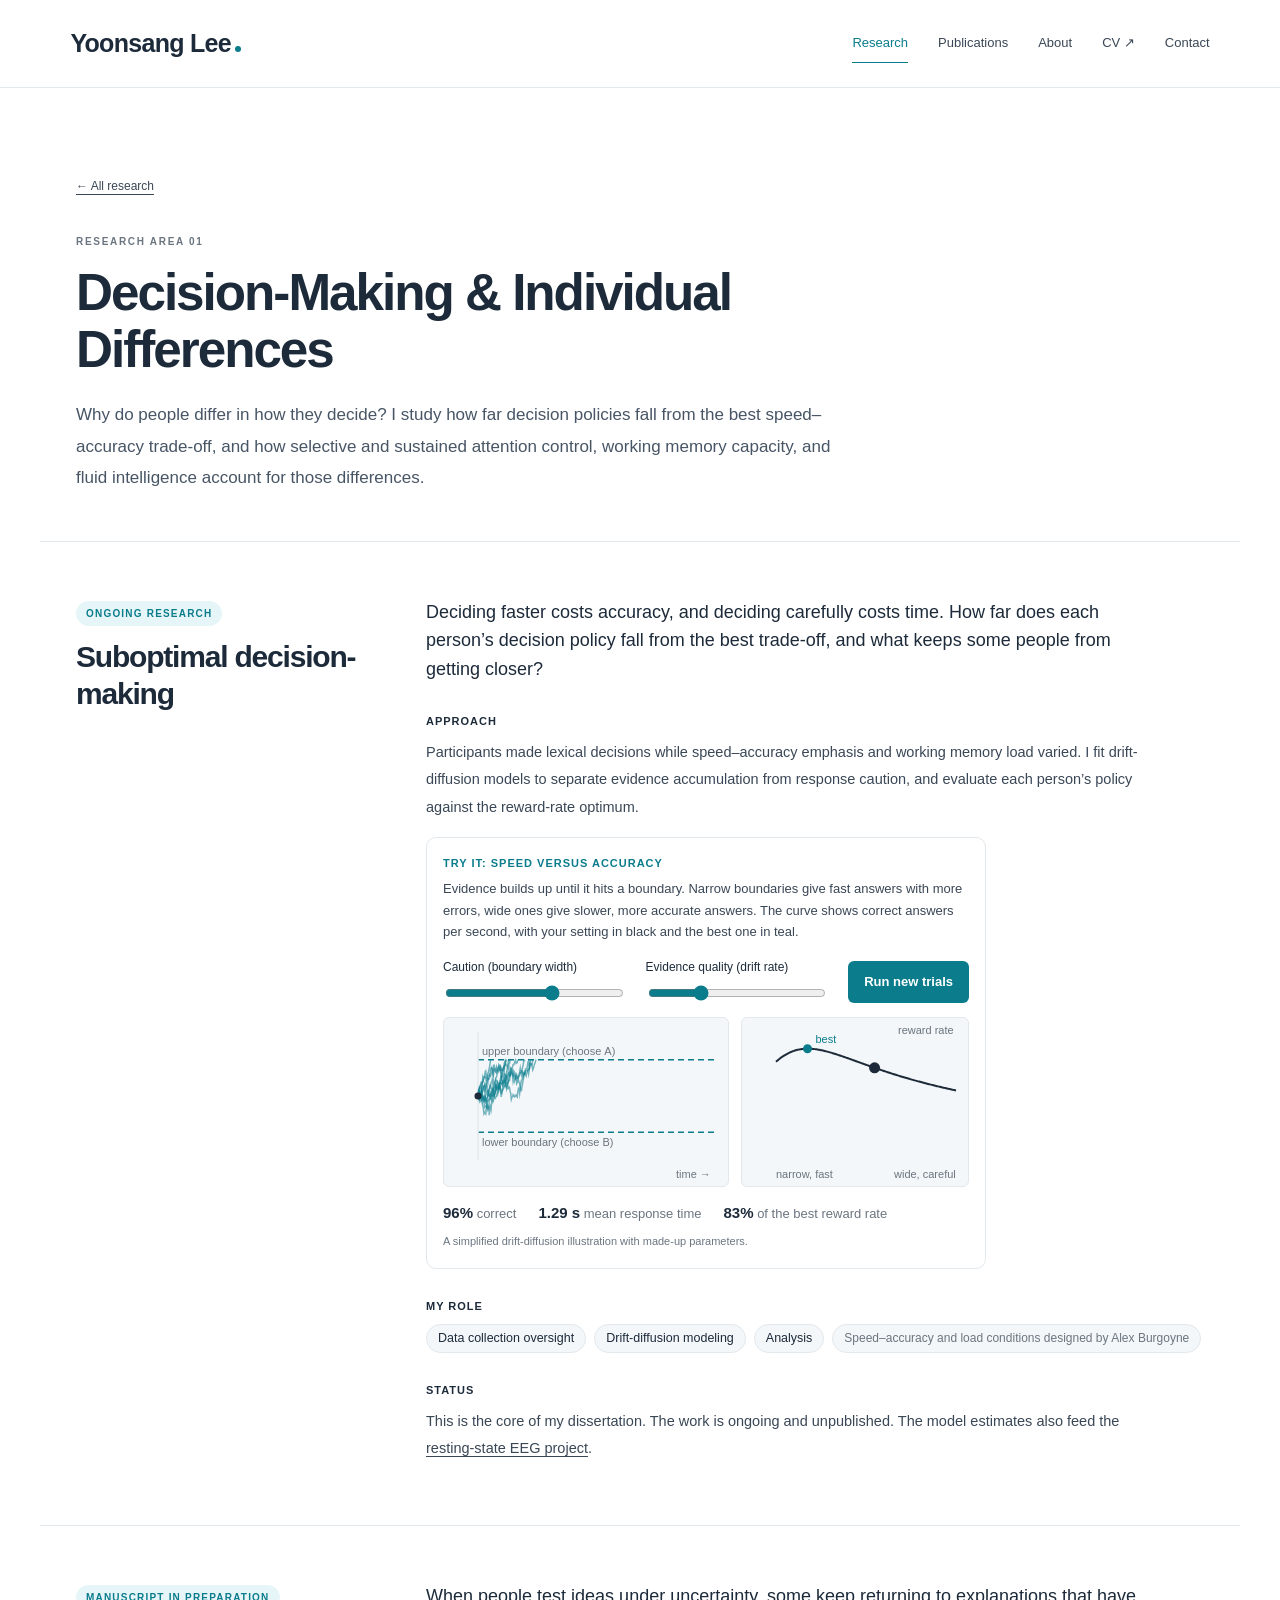
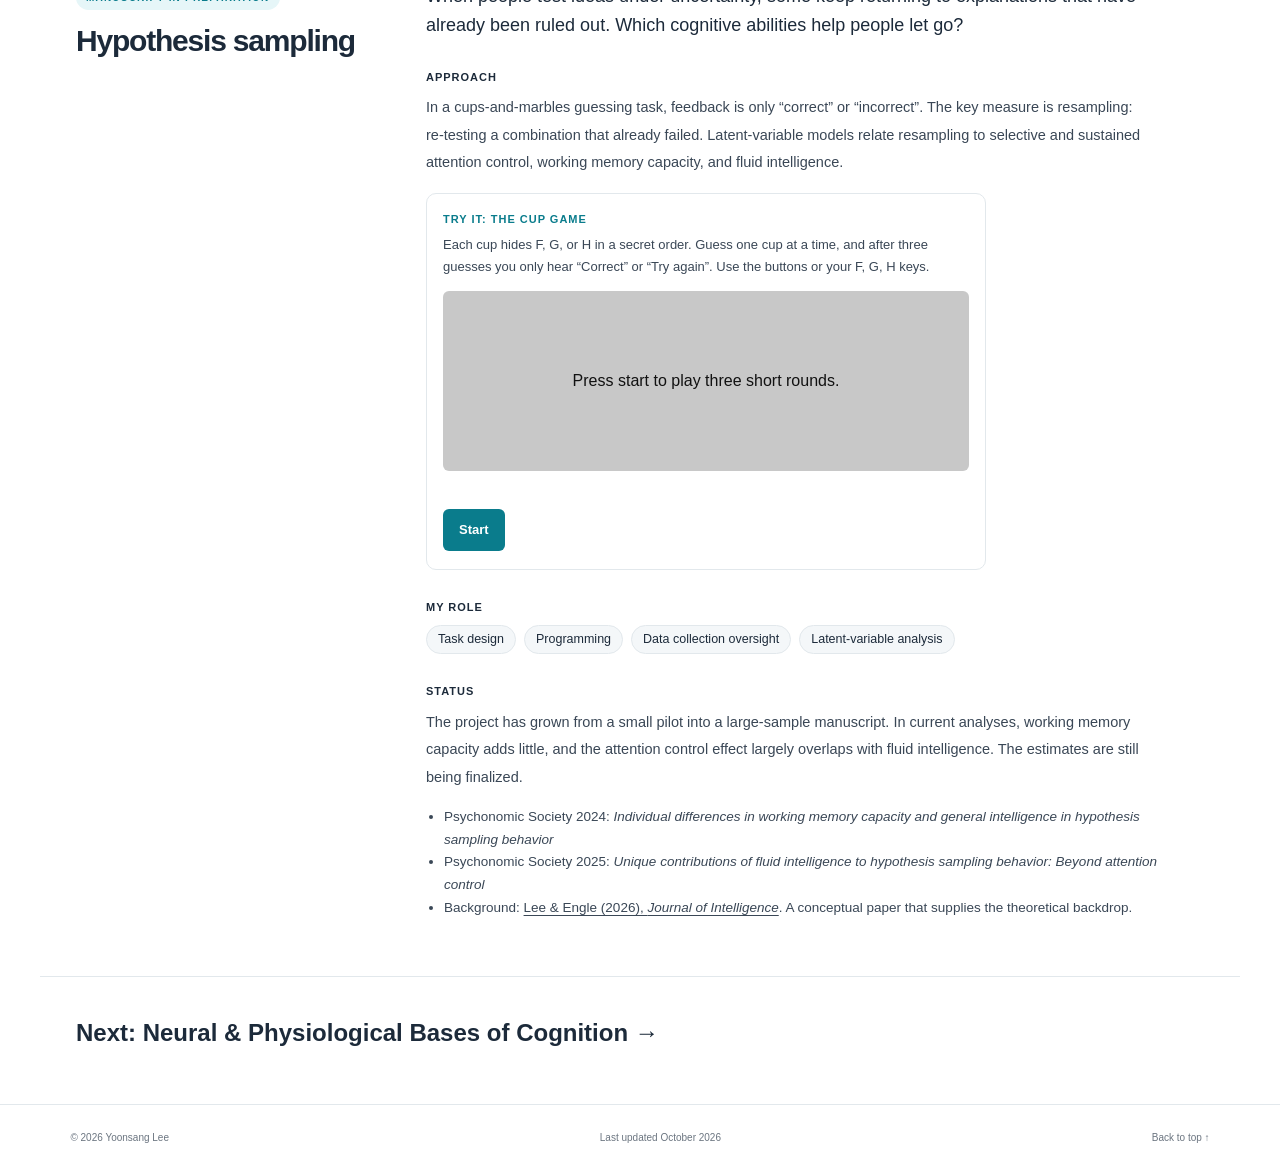
==== decision-making.html @ 64c54b94 "Add files via upload" ====
<!doctype html>
<html lang="en">
<head>
  <meta charset="utf-8">
  <meta name="viewport" content="width=device-width, initial-scale=1">
  <meta name="description" content="Research on suboptimal decision-making and speed–accuracy trade-offs, and on how individual differences in attention control, working memory capacity, and fluid intelligence relate to hypothesis sampling.">
  <meta name="theme-color" content="#ffffff">
  <title>Decision-Making & Individual Differences | Yoonsang Lee</title>
  <link rel="icon" href="assets/favicon.svg" type="image/svg+xml">
  <link rel="stylesheet" href="style.css?v=20261019013758">
  <script src="script.js" defer></script>
</head>
<body>
  <a class="skip" href="#main">Skip to content</a>
  <header class="site-header">
    <a class="wordmark" href="index.html" aria-label="Yoonsang Lee home">Yoonsang Lee<span class="wordmark-dot" aria-hidden="true"></span></a>
    <button class="menu-toggle" type="button" aria-expanded="false" aria-controls="main-nav">Menu <span aria-hidden="true">+</span></button>
    <nav id="main-nav" aria-label="Main navigation">
      <a href="index.html#research" aria-current="page">Research</a>
      <a href="index.html#publications">Publications</a>
      <a href="index.html#about">About</a>
      <a href="assets/Yoonsang_Lee_CV.pdf">CV <span aria-hidden="true">↗</span></a>
      <a href="index.html#contact">Contact</a>
    </nav>
  </header>
  <main id="main" class="detail">
    <section class="section detail-top">
      <p class="crumb"><a href="index.html#research">← All research</a></p>
      <span class="eyebrow">Research area 01</span>
      <h1>Decision-Making &amp; Individual Differences</h1>
      <p class="lead">Why do people differ in how they decide? I study how far decision policies fall from the best speed–accuracy trade-off, and how selective and sustained attention control, working memory capacity, and fluid intelligence account for those differences.</p>
    </section>

    <section class="section project" id="suboptimal-decisions">
      <div class="project-head"><span class="status">Ongoing research</span><h2>Suboptimal decision-making</h2></div>
      <div class="project-body">
        <p class="q">Deciding faster costs accuracy, and deciding carefully costs time. How far does each person’s decision policy fall from the best trade-off, and what keeps some people from getting closer?</p>
        <h3>Approach</h3>
        <p>Participants made lexical decisions while speed–accuracy emphasis and working memory load varied. I fit drift-diffusion models to separate evidence accumulation from response caution, and evaluate each person’s policy against the reward-rate optimum.</p>
        <div class="demo-card" id="ddm-demo">
          <p class="demo-title">Try it: speed versus accuracy</p>
          <p>Evidence builds up until it hits a boundary. Narrow boundaries give fast answers with more errors, wide ones give slower, more accurate answers. The curve shows correct answers per second, with your setting in black and the best one in teal.</p>
          <div class="demo-controls">
            <label>Caution (boundary width)<input id="ddm-a" type="range" min="0.4" max="4" step="0.05" value="2.6"></label>
            <label>Evidence quality (drift rate)<input id="ddm-v" type="range" min="0.5" max="3" step="0.05" value="1.2"></label>
            <button type="button" id="ddm-run" class="demo-btn">Run new trials</button>
          </div>
          <div class="demo-canvases"><canvas id="ddm-paths" aria-label="Ten simulated decisions as evidence accumulates toward two boundaries"></canvas><canvas id="ddm-rr" aria-label="Reward rate as a function of boundary width"></canvas></div>
          <p class="demo-out" id="ddm-out" aria-live="polite"></p>
          <p class="demo-note">A simplified drift-diffusion illustration with made-up parameters.</p>
        </div>
        <h3>My role</h3>
        <ul class="roles"><li>Data collection oversight</li><li>Drift-diffusion modeling</li><li>Analysis</li><li><span class="note">Speed–accuracy and load conditions designed by Alex Burgoyne</span></li></ul>
        <h3>Status</h3>
        <p>This is the core of my dissertation. The work is ongoing and unpublished. The model estimates also feed the <a href="neural-bases.html#resting-eeg">resting-state EEG project</a>.</p>
      </div>
    </section>

    <section class="section project" id="hypothesis-sampling">
      <div class="project-head"><span class="status">Manuscript in preparation</span><h2>Hypothesis sampling</h2></div>
      <div class="project-body">
        <p class="q">When people test ideas under uncertainty, some keep returning to explanations that have already been ruled out. Which cognitive abilities help people let go?</p>
        <h3>Approach</h3>
        <p>In a cups-and-marbles guessing task, feedback is only “correct” or “incorrect”. The key measure is resampling: re-testing a combination that already failed. Latent-variable models relate resampling to selective and sustained attention control, working memory capacity, and fluid intelligence.</p>
        <div class="demo-card" id="cup-game">
          <p class="demo-title">Try it: the cup game</p>
          <p>Each cup hides F, G, or H in a secret order. Guess one cup at a time, and after three guesses you only hear “Correct” or “Try again”. Use the buttons or your F, G, H keys.</p>
          <div class="cg-stage" tabindex="0">
            <img class="cg-cup" src="assets/img/cup1.png" alt="A colored cup" hidden>
            <p class="cg-msg" aria-live="polite">Press start to play three short rounds.</p>
          </div>
          <p class="cg-info" aria-live="polite"></p>
          <div class="cg-keys" hidden><button type="button" data-l="F">F</button><button type="button" data-l="G">G</button><button type="button" data-l="H">H</button></div>
          <button type="button" class="demo-btn cg-start">Start</button>
        </div>
        <h3>My role</h3>
        <ul class="roles"><li>Task design</li><li>Programming</li><li>Data collection oversight</li><li>Latent-variable analysis</li></ul>
        <h3>Status</h3>
        <p>The project has grown from a small pilot into a large-sample manuscript. In current analyses, working memory capacity adds little, and the attention control effect largely overlaps with fluid intelligence. The estimates are still being finalized.</p>
        <ul class="outputs"><li>Psychonomic Society 2024: <em>Individual differences in working memory capacity and general intelligence in hypothesis sampling behavior</em></li><li>Psychonomic Society 2025: <em>Unique contributions of fluid intelligence to hypothesis sampling behavior: Beyond attention control</em></li><li>Background: <a href="https://doi.org/10.3390/jintelligence14020022">Lee &amp; Engle (2026), <em>Journal of Intelligence</em></a>. A conceptual paper that supplies the theoretical backdrop.</li></ul>
      </div>
    </section>

    <section class="section next-row"><a class="next-link" href="neural-bases.html">Next: Neural &amp; Physiological Bases of Cognition <span aria-hidden="true">→</span></a></section>
  </main>
  <footer class="site-footer"><span>© 2026 Yoonsang Lee</span><span>Last updated October 2026</span><a href="#main">Back to top ↑</a></footer>
  <script src="assets/js/demos.js?v=20261019013758" defer></script>
</body>
</html>
---- style.css ----
/* Edit these variables to change the site's palette. */
:root{--paper:#fff;--soft:#f4f7f9;--ink:#1c2a3a;--text:#3a4756;--muted:#6b7580;--rule:#e2e8ec;--accent:#0a7c8c;--mint:#67cfd8;--mint-soft:#e6f6f8;--white:#fff;--serif:-apple-system,BlinkMacSystemFont,'Segoe UI','Helvetica Neue',Arial,sans-serif;--sans:-apple-system,BlinkMacSystemFont,'Segoe UI','Helvetica Neue',Arial,sans-serif}
*{box-sizing:border-box}html{scroll-behavior:smooth;scroll-padding-top:98px}body{margin:0;background:var(--paper);color:var(--text);font-family:var(--sans);font-size:16px;line-height:1.7;-webkit-font-smoothing:antialiased}a{color:inherit;text-decoration:none}a:hover{color:var(--accent)}a:focus-visible,button:focus-visible{outline:3px solid var(--accent);outline-offset:5px}::selection{background:var(--mint-soft);color:var(--ink)}.skip{position:fixed;top:-80px;left:16px;z-index:99;background:var(--ink);color:white;padding:12px}.skip:focus{top:10px}.site-header{height:88px;position:sticky;top:0;z-index:10;padding:0 max(5.5vw,24px);display:flex;align-items:center;justify-content:space-between;border-bottom:1px solid var(--rule);background:rgba(255,255,255,.96)}.wordmark{font-family:var(--serif);font-size:25px;color:var(--ink);font-weight:700;letter-spacing:-.7px;display:flex;align-items:baseline;gap:4px}.wordmark-dot{height:6px;width:6px;border-radius:50%;background:var(--accent)}nav{display:flex;align-items:center;gap:30px;font-size:13px}nav a{position:relative;padding:8px 0}nav a[aria-current]{color:var(--accent)}nav a[aria-current]:after{content:'';position:absolute;bottom:0;left:0;width:100%;height:1px;background:currentColor}.menu-toggle{display:none}.section{max-width:1200px;margin:0 auto;padding:88px 36px;scroll-margin-top:0}.eyebrow{font-size:10px;font-weight:700;letter-spacing:1.7px;text-transform:uppercase;color:var(--muted)}.hero{padding-top:48px;padding-bottom:0}.hero-top{display:flex;justify-content:space-between;align-items:center}.location{font-size:11px;color:var(--muted)}.hero-grid{display:grid;grid-template-columns:minmax(0,1fr) 290px;gap:88px;padding:66px 0 72px}.intro-label{font-size:16px;margin:0 0 17px;color:var(--accent)}h1{font-family:var(--serif);font-size:clamp(42px,4.6vw,64px);line-height:1.13;letter-spacing:-2px;color:var(--ink);font-weight:600;margin:0 0 28px;max-width:720px}h1 em{font-weight:400;color:var(--accent)}.lead{max-width:610px;font-size:17px;line-height:1.85;color:#475565}.hero-actions{display:flex;gap:25px;align-items:center;flex-wrap:wrap;margin-top:34px}.button{display:inline-flex;align-items:center;gap:25px;background:var(--ink);color:white;font-size:12px;padding:13px 20px;border:1px solid var(--ink);transition:background .2s}.button:hover{background:var(--accent);color:white}.text-link{font-size:12px;font-weight:600;text-decoration:underline;text-decoration-thickness:1px;text-underline-offset:6px}.file-type{font-size:9px;font-weight:400;color:var(--muted);padding-left:6px}.profile{border-left:1px solid var(--rule);padding:4px 0 0 30px;align-self:center}.profile-initials{font-family:var(--serif);color:var(--ink);font-size:47px;letter-spacing:-4px;line-height:1.1;position:relative;margin-bottom:25px}.profile-initials span{display:inline-block;width:25px;height:1px;vertical-align:middle;margin-left:16px;background:var(--accent)}.profile-role{font-size:10px;letter-spacing:1.5px;text-transform:uppercase;color:var(--accent);margin:0 0 8px;font-weight:700}.profile-school{font-family:var(--serif);font-size:24px;line-height:1.3;margin:0 0 20px;color:var(--ink)}.profile-details{font-size:12px;line-height:1.65}.profile-details p{margin:0 0 12px}.profile-date{font-size:10px;line-height:1.7;margin-top:23px;color:var(--muted);border-top:1px solid var(--rule);padding-top:16px}.about-bottom{border-top:1px solid var(--rule);display:grid;grid-template-columns:200px 1fr;gap:25px;padding:26px 0 32px;align-items:baseline}.about-bottom p{font-size:14px;line-height:1.85;margin:0;max-width:780px}.section-heading{display:flex;justify-content:space-between;gap:50px;align-items:flex-end;margin-bottom:47px}.section-heading h2{margin:12px 0 0}.section-heading>p{font-size:13px;line-height:1.85;max-width:275px;margin:0 0 5px;color:var(--muted)}h2{font-family:var(--serif);font-size:43px;font-weight:400;letter-spacing:-1.2px;line-height:1.2;color:var(--ink)}.research-section{border-top:1px solid var(--rule)}.research-row{border-top:1px solid var(--rule);padding:32px 0;display:grid;grid-template-columns:56px 1fr 190px;gap:25px}.research-row:last-child{border-bottom:1px solid var(--rule)}.research-index{color:var(--accent);font-size:12px;padding-top:4px}.tags{display:flex;flex-wrap:wrap;gap:8px 15px;font-size:10px;color:var(--muted);letter-spacing:.2px}.research-body h3{font-family:var(--serif);font-size:28px;font-weight:400;line-height:1.25;letter-spacing:-.4px;color:var(--ink);margin:13px 0}.research-body>p{font-size:14px;line-height:1.85;max-width:660px;margin:0 0 15px}.research-body p.research-note{font-size:11px;color:var(--muted);margin-top:17px;margin-bottom:0}.research-margin{display:flex;flex-direction:column;gap:7px;justify-content:center;font-size:10px;color:var(--muted);padding-left:15px;border-left:1px solid var(--rule);margin:15px 0}.publications-section{padding-top:10px}.publication{display:grid;grid-template-columns:80px 1fr;gap:23px;border-top:1px solid var(--rule);padding:27px 0}.publication:last-child{border-bottom:1px solid var(--rule)}.pub-year{font-family:var(--serif);font-size:21px;color:var(--muted)}.pub-journal{font-size:10px;letter-spacing:.5px;color:var(--accent);margin:0 0 8px}.publication h3{font-family:var(--serif);font-size:23px;font-weight:400;line-height:1.45;margin:0 0 9px;color:var(--ink);max-width:900px}.publication h3 span{font-family:var(--sans);font-size:15px;color:var(--accent);white-space:nowrap}.pub-authors{font-size:12px;margin:0 0 3px;color:#505d6b}.pub-authors strong{font-weight:600;color:var(--ink)}.pub-details{font-size:10px;color:var(--muted);margin:0}.background-section{padding-top:8px}.background-grid{display:grid;grid-template-columns:1fr 1fr;gap:100px}.small-heading{font-size:11px;font-weight:700;letter-spacing:1px;color:var(--ink);text-transform:uppercase;margin:0 0 24px}.education-list{list-style:none;margin:0;padding:0}.education-list li{border-left:1px solid var(--rule);padding:0 0 24px 23px;position:relative}.education-list li:before{content:'';width:5px;height:5px;background:var(--accent);border-radius:50%;position:absolute;left:-3px;top:10px}.education-list li:last-child{padding-bottom:0}.timeline-date{font-size:10px;color:var(--muted)}.education-list h4{font-family:var(--serif);font-weight:400;font-size:20px;line-height:1.35;margin:5px 0;color:var(--ink)}.education-list p{font-size:12px;line-height:1.7;margin:0}.background-experience>p{font-size:14px;line-height:1.9;margin:0 0 20px}.methods{padding-top:18px;border-top:1px solid var(--rule);margin-top:28px}.methods h3{margin-bottom:12px}.methods p{font-size:12px;line-height:2}.contact-section{border-top:1px solid var(--rule);display:grid;grid-template-columns:1fr 1fr;gap:70px;align-items:center;padding-top:64px;padding-bottom:70px}.contact-section h2{margin:12px 0 15px}.contact-section p{font-size:13px;color:var(--muted);margin:0}.email-link{font-family:var(--serif);font-size:27px;line-height:1.5;letter-spacing:-.4px;border-bottom:1px solid var(--rule);display:block;padding-bottom:8px;overflow-wrap:anywhere}.email-link span{font-family:var(--sans);font-size:20px;color:var(--accent)}.contact-links p.contact-label{font-size:10px;margin-top:10px}.contact-secondary{display:flex;gap:25px;font-size:11px;margin-top:26px}.site-footer{padding:24px max(5.5vw,24px);border-top:1px solid var(--rule);display:flex;justify-content:space-between;gap:15px;font-size:10px;color:var(--muted)}
@media(min-width:1500px){.site-header{padding-left:calc((100vw - 1128px)/2);padding-right:calc((100vw - 1128px)/2)}}
@media(max-width:1000px){.hero-grid{gap:40px;grid-template-columns:minmax(0,1fr) 240px}.research-row{grid-template-columns:35px 1fr;gap:20px}.research-margin{display:none}.background-grid{gap:50px}.hero-top .eyebrow{letter-spacing:1px}}
@media(max-width:700px){html{scroll-padding-top:75px}.site-header{height:72px;padding:0 22px}.wordmark{font-size:23px}.menu-toggle{display:flex;align-items:center;gap:13px;border:0;background:transparent;color:var(--ink);font-size:12px;padding:12px 0;cursor:pointer}.menu-toggle span{font-size:20px}nav{display:none;position:absolute;top:71px;left:0;right:0;background:var(--paper);padding:20px 25px 25px;border-bottom:1px solid var(--rule);gap:16px;flex-direction:column;align-items:flex-start}nav.open{display:flex}.section{padding:54px 24px}.hero{padding-top:28px;padding-bottom:0}.hero-top{display:block}.hero-top .eyebrow{font-size:8px;letter-spacing:.8px}.location{display:none}.hero-grid{display:block;padding:39px 0}.intro-label{font-size:14px}h1{font-size:44px;letter-spacing:-1.4px;line-height:1.14;margin-bottom:22px}.lead{font-size:15px;line-height:1.85}.hero-actions{gap:20px;margin-top:26px}.button{gap:20px;padding:12px 15px}.profile{margin-top:40px;padding:24px 0 0;border-left:0;border-top:1px solid var(--rule);display:grid;grid-template-columns:1fr 1fr;column-gap:22px}.profile-initials{display:none}.profile-role,.profile-school{grid-column:1}.profile-school{font-size:22px}.profile-details{grid-column:2;grid-row:1 / span 3;font-size:11px}.profile-date{grid-column:1;border:0;padding:0;margin:0;font-size:9px}.about-bottom{grid-template-columns:1fr;gap:12px;padding:24px 0 29px}.about-bottom p{font-size:13px}.section-heading{display:block;margin-bottom:32px}.section-heading h2{font-size:35px}.section-heading>p{margin:22px 0 0;max-width:100%}.section-heading>.text-link{display:inline-block;margin-top:22px}.research-row{grid-template-columns:24px 1fr;gap:12px;padding:27px 0}.research-body h3{font-size:25px}.research-body>p{font-size:13px}.tags{font-size:9px;gap:8px 10px}.publications-section,.background-section{padding-top:8px}.publication{grid-template-columns:43px 1fr;gap:14px;padding:24px 0}.pub-year{font-size:18px}.publication h3{font-size:21px;line-height:1.4}.pub-journal{font-size:9px}.pub-authors{font-size:11px}.background-grid{grid-template-columns:1fr;gap:42px}.contact-section{grid-template-columns:1fr;gap:28px;padding-top:45px;padding-bottom:45px}.contact-section h2{font-size:35px}.email-link{font-size:25px}.site-footer{padding:22px 24px;flex-wrap:wrap;font-size:9px}.site-footer>span:nth-child(2){display:none}}
@media(prefers-reduced-motion:reduce){html{scroll-behavior:auto}*{transition:none!important}}
/* ---- Home cards and detail pages ---- */
.visually-hidden{position:absolute;width:1px;height:1px;overflow:hidden;clip:rect(0 0 0 0);white-space:nowrap}
.home-hero{padding-top:52px;padding-bottom:28px}.home-hero-grid{display:grid;grid-template-columns:minmax(0,1fr) auto;gap:60px;align-items:end}.home-hero h1{font-size:clamp(36px,4vw,54px);max-width:800px;margin-bottom:20px}.home-hero .lead{max-width:760px;margin:0}.hero-actions.stack{flex-direction:column;align-items:flex-start;gap:14px;margin:0}.file-type-light{font-size:9px;opacity:.7;padding-left:6px}
.cards-section{padding-top:28px;padding-bottom:40px}.cards-head{margin-bottom:18px}.card-grid{display:grid;grid-template-columns:repeat(3,1fr);gap:26px}.card{display:flex;flex-direction:column;background:var(--white);border:1px solid var(--rule);border-radius:10px;overflow:hidden;transition:border-color .2s}.card:hover{border-color:var(--accent);color:inherit}.card img{display:block;width:100%;height:auto;border-bottom:1px solid var(--rule)}.card-body{padding:22px 22px 24px;display:flex;flex-direction:column;flex:1}.card-num{font-size:11px;color:var(--accent)}.card h3{font-family:var(--serif);font-weight:400;font-size:23px;line-height:1.25;letter-spacing:-.3px;color:var(--ink);margin:6px 0 10px}.card p{font-size:13.5px;line-height:1.75;margin:0 0 18px}.card-more{margin-top:auto;font-size:12px;font-weight:600;color:var(--accent)}
.publications-section{border-top:1px solid var(--rule);padding-top:56px}.publications-section .section-heading{margin-bottom:28px}.publications-section h2{font-size:34px}.pres-heading{margin-top:46px;margin-bottom:12px}.pres-list{list-style:none;margin:0;padding:0}.pres-list li{display:grid;grid-template-columns:140px 1fr;gap:18px;padding:12px 0;border-top:1px solid var(--rule)}.pres-list li:last-child{border-bottom:1px solid var(--rule)}.pres-list p{margin:0;font-size:13px;line-height:1.7}.pres-list .timeline-date{font-size:11px}.pub-details a{text-decoration:underline;text-underline-offset:3px}
.about-section{border-top:1px solid var(--rule)}.about-grid{display:grid;grid-template-columns:240px 1fr;gap:50px}.about-section h2{font-size:34px;margin:12px 0 0}.about-text p{font-size:14.5px;line-height:1.9;margin:0 0 16px;max-width:760px}.about-text a:not(.text-link){text-decoration:underline;text-underline-offset:3px}.methods-line{font-size:13px!important;color:var(--muted)}.methods-line strong{display:block;font-size:10px;letter-spacing:1.2px;text-transform:uppercase;color:var(--ink);margin-bottom:2px}
.email-link-second{font-size:21px;margin-top:22px}
.detail-top{padding-bottom:30px}.crumb{font-size:12px;margin:0 0 30px}.crumb a{text-decoration:underline;text-underline-offset:4px}.detail-top h1{font-size:clamp(34px,4vw,52px);margin:10px 0 20px;max-width:860px}.detail-top .lead{max-width:760px}.detail-fig{margin:36px 0 0;max-width:560px}.detail-fig img{display:block;width:100%;height:auto;border:1px solid var(--rule)}.detail-fig figcaption{font-size:11px;color:var(--muted);margin-top:8px}
.project{border-top:1px solid var(--rule);display:grid;grid-template-columns:300px 1fr;gap:50px;padding-top:56px;padding-bottom:56px}.project-head h2{font-size:30px;margin:12px 0 0;line-height:1.25}.status{display:inline-block;border-radius:999px;background:var(--mint-soft);border-color:transparent!important;font-size:10px;font-weight:700;letter-spacing:1.2px;text-transform:uppercase;color:var(--accent);border:1px solid var(--accent);padding:3px 9px}.project-body h3{font-size:11px;font-weight:700;letter-spacing:1px;text-transform:uppercase;color:var(--ink);margin:28px 0 8px}.project-body h3:first-child{margin-top:0}.project-body p,.project-body li{font-size:14.5px;line-height:1.9;max-width:720px}.project-body p{margin:0 0 6px}.outputs{margin:0;padding-left:18px}.outputs a,.project-body p a{text-decoration:underline;text-underline-offset:3px}.see-also{margin-top:22px!important}.next-row{border-top:1px solid var(--rule);padding-top:36px;padding-bottom:50px}.next-link{font-family:var(--serif);font-size:24px;color:var(--ink)}
@media(max-width:1000px){.card-grid{gap:16px}.card h3{font-size:20px}.project{grid-template-columns:1fr;gap:12px}}
@media(max-width:700px){.home-hero{padding-top:28px}.home-hero-grid{grid-template-columns:1fr;gap:24px}.card-grid{grid-template-columns:1fr}.about-grid{grid-template-columns:1fr;gap:12px}.pres-list li{grid-template-columns:1fr;gap:2px}.detail-top h1{font-size:34px}.project{padding-top:38px;padding-bottom:38px}.project-head h2{font-size:26px}.next-link{font-size:20px}.email-link-second{font-size:20px}}

/* ---- Mint palette refinements ---- */
h1,h2,.card h3,.project-head h2,.next-link,.email-link{font-weight:600}.button{border-radius:6px;background:var(--accent);border-color:var(--accent)}.button:hover{background:#07616e}h1 em{font-style:normal;color:var(--accent)}.detail-fig img,.card img{background:var(--soft)}.site-footer,.site-header{background:#fff}.pres-list li,.publication{border-color:var(--rule)}.card:hover{box-shadow:0 6px 20px rgba(10,124,140,.10)}
.pair-fig{display:flex;gap:16px;flex-wrap:wrap;margin:22px 0 0;max-width:720px}.pair-fig figure{flex:1 1 220px;margin:0}.pair-fig img,.strip img{width:100%;height:auto;display:block;border:1px solid var(--rule)}.pair-fig figcaption,.strip figcaption{font-size:11px;color:var(--muted);margin-top:6px}.strip{display:flex;align-items:center;gap:14px;flex-wrap:wrap;margin:22px 0 0;max-width:720px}.strip figure{margin:0;flex:1 1 130px;max-width:170px}.strip .arrow{font-size:22px;color:var(--accent)}
.pair-fig.kin figure:first-child{flex:0 1 260px}.pair-fig.kin figure:last-child{flex:1 1 300px}
.portrait{position:relative;width:160px;height:160px;border-radius:50%;overflow:hidden;background:var(--soft);border:1px solid var(--rule);margin-top:28px;display:flex;align-items:center;justify-content:center}.portrait img{position:absolute;inset:0;width:100%;height:100%;object-fit:cover}.portrait-fallback{font-size:40px;font-weight:600;letter-spacing:-1px;color:var(--accent)}
@media(max-width:700px){.portrait{width:120px;height:120px;margin-top:18px}}
.hero-side{display:flex;flex-direction:column;align-items:flex-start;gap:22px}.home-hero .portrait{width:180px;height:180px;margin:0}.home-hero-grid{align-items:center}
@media(max-width:700px){.home-hero .portrait{width:110px;height:110px}.hero-side{flex-direction:row;align-items:center;flex-wrap:wrap;gap:18px}}
.hero-id{display:flex;flex-direction:column;align-items:flex-start}.id-role{font-size:10px;font-weight:700;letter-spacing:1.4px;text-transform:uppercase;color:var(--accent);margin:16px 0 4px}.id-affil{font-size:13px;line-height:1.55;color:var(--ink);margin:0}.id-affil a{color:var(--muted);text-decoration:underline;text-underline-offset:3px;font-size:12px}.id-affil a:hover{color:var(--accent)}.home-hero h1{max-width:760px}.portrait img{object-position:50% 6%}
@media(max-width:700px){.hero-id{flex-direction:column}}
.project-body p.q{font-size:18px;line-height:1.6;color:var(--ink);font-weight:500;margin:0 0 6px;max-width:720px}.roles{list-style:none;margin:0;padding:0;display:flex;flex-wrap:wrap;gap:8px}.roles li{font-size:12.5px;line-height:1.4;padding:5px 11px;border:1px solid var(--rule);border-radius:999px;color:var(--ink);background:var(--soft)}.roles .note{color:var(--muted);font-size:12px}.project-body .outputs{margin-top:14px}.project-body .outputs li{font-size:13.5px;line-height:1.7}
.detail-fig.in-project{margin:22px 0 0;max-width:560px}.detail-fig.in-project figcaption{font-size:11px;color:var(--muted);margin-top:6px}
.detail-fig.in-project.wide{max-width:720px}
.detail-fig.in-project.xwide{max-width:860px}.detail-fig.in-project figcaption a{text-decoration:underline;text-underline-offset:2px}
video.demo{display:block;width:100%;height:auto;border:1px solid var(--rule);background:#fff}.pair-fig.kin figure:first-child{flex:0 1 300px}
.pair-fig.kin{align-items:flex-start}.pair-fig.kin figure,.pair-fig.kin figure:first-child,.pair-fig.kin figure:last-child{flex:0 0 auto}.pair-fig.kin video,.pair-fig.kin img{height:235px;width:auto;max-width:100%}.pair-fig.kin figcaption{max-width:340px}
@media(max-width:700px){.pair-fig.kin figure{flex:1 1 100%}.pair-fig.kin video,.pair-fig.kin img{height:auto;width:100%}.pair-fig.kin figcaption{max-width:none}}
.pair-fig.kin figcaption{width:0;min-width:100%;max-width:none}
@media(max-width:700px){.pair-fig.kin figcaption{width:auto;min-width:0}}
.methods-strip{margin:26px 0 0;padding-top:16px;border-top:1px solid var(--rule);font-size:13px;line-height:1.7;color:var(--muted);max-width:760px}.methods-strip strong{display:block;font-size:10px;letter-spacing:1.2px;text-transform:uppercase;color:var(--ink);margin-bottom:2px}
/* ---- Interactive demos ---- */
.demo-card{border:1px solid var(--rule);border-radius:10px;padding:22px 22px 24px;margin:0 0 22px;max-width:760px;background:#fff}.demo-card h3{font-size:18px;letter-spacing:-.2px;text-transform:none;color:var(--ink);margin:0 0 8px;font-weight:600}.demo-card p{font-size:14px;line-height:1.75;margin:0 0 14px}
.demo-controls{display:flex;flex-wrap:wrap;gap:14px 24px;align-items:flex-end;margin:0 0 14px}.demo-controls label{display:flex;flex-direction:column;gap:6px;font-size:12px;color:var(--ink);flex:1 1 200px}.demo-controls input[type=range]{width:100%;accent-color:var(--accent)}
.demo-btn{font:inherit;font-size:13px;font-weight:600;color:#fff;background:var(--accent);border:0;border-radius:6px;padding:10px 16px;cursor:pointer}.demo-btn:hover{background:#07616e}.demo-btn:focus-visible,.cg-keys button:focus-visible{outline:3px solid var(--ink);outline-offset:3px}
.demo-canvases{display:grid;grid-template-columns:1.25fr 1fr;gap:12px}.demo-canvases canvas{width:100%;height:230px;background:var(--soft);border:1px solid var(--rule);border-radius:6px}
.demo-out{display:flex;flex-wrap:wrap;gap:6px 22px;margin:14px 0 4px!important;font-size:13px!important;color:var(--muted)}.demo-out b{color:var(--ink);font-size:16px}.demo-note{font-size:11px!important;color:var(--muted);margin:6px 0 0!important}
.cg-stage{position:relative;background:#c8c8c8;border-radius:6px;height:250px;display:flex;align-items:center;justify-content:center;outline-offset:3px}.cg-cup{height:190px;width:auto;display:block}.cg-msg{position:absolute;inset:0;display:flex;align-items:center;justify-content:center;text-align:center;white-space:pre-line;margin:0!important;padding:0 16px;font-size:19px!important;color:#111;font-family:Arial,Helvetica,sans-serif}.cg-msg[hidden]{display:none}
.cg-info{font-size:12px!important;color:var(--muted);min-height:20px;margin:10px 0 8px!important}.cg-keys{display:flex;gap:10px;margin:0 0 12px}.cg-keys[hidden]{display:none}.cg-keys button{font:inherit;font-size:18px;font-weight:600;width:56px;height:48px;border:1px solid var(--rule);border-radius:8px;background:var(--soft);color:var(--ink);cursor:pointer}.cg-keys button:hover{border-color:var(--accent);color:var(--accent)}
.try .project-body{display:block}
@media(max-width:700px){.demo-canvases{grid-template-columns:1fr}.demo-canvases canvas{height:200px}.demo-card{padding:18px 16px 20px}.cg-stage{height:220px}.cg-cup{height:160px}}
.cg-cup[hidden]{display:none}.demo-btn[hidden]{display:none}
.try-link{margin:14px 0 0}
.demo-card{max-width:560px;padding:16px 16px 18px;margin:16px 0 0}.demo-title{font-size:11px!important;font-weight:700;letter-spacing:1px;text-transform:uppercase;color:var(--accent)!important;margin:0 0 6px!important}.demo-card p{font-size:13px;line-height:1.65}.demo-canvases canvas{height:170px}.cg-stage{height:180px}.cg-cup{height:130px}.cg-msg{font-size:16px!important}.cg-keys button{width:48px;height:42px;font-size:16px}.demo-out b{font-size:15px}
@media(max-width:700px){.demo-canvases canvas{height:170px}.cg-stage{height:170px}.cg-cup{height:120px}}
.demo-controls label{flex:1 1 150px}.demo-controls .demo-btn{flex:0 0 auto}
.disc-tabs{display:inline-flex;border:1px solid var(--rule);border-radius:8px;overflow:hidden;margin:0 0 12px}.disc-tabs button{font:inherit;font-size:13px;padding:8px 14px;border:0;background:var(--soft);color:var(--ink);cursor:pointer}.disc-tabs button[aria-pressed=true]{background:var(--accent);color:#fff}.disc-tabs button:focus-visible,.disc-ans button:focus-visible{outline:3px solid var(--ink);outline-offset:-3px}
.disc-canvas{display:block;width:100%;height:190px;border-radius:6px}.disc-msg{min-height:22px;margin:10px 0 8px!important;font-size:13px!important;color:var(--ink)}.disc-ans{display:flex;gap:10px;margin:0 0 12px}.disc-ans[hidden]{display:none}.disc-ans button{font:inherit;font-size:14px;font-weight:600;padding:10px 20px;border:1px solid var(--rule);border-radius:8px;background:var(--soft);color:var(--ink);cursor:pointer}.disc-ans button:hover{border-color:var(--accent);color:var(--accent)}
.loop-fig{margin:22px 0 0;max-width:560px}.loop-grid{display:grid;grid-template-columns:1fr 1fr;gap:14px}.loop-grid canvas{display:block;width:100%;height:150px;border-radius:4px}.loop-grid span{display:block;text-align:center;font-size:10px;letter-spacing:1.2px;text-transform:uppercase;color:var(--ink);margin-top:8px}.loop-fig figcaption{font-size:11px;color:var(--muted);margin-top:10px}
.kin-canvas{display:block;aspect-ratio:1440/900;border:1px solid var(--rule)}.pair-fig.kin .kin-canvas{height:235px;width:auto}.kin-label{color:var(--ink);font-weight:600}
@media(max-width:700px){.pair-fig.kin .kin-canvas{width:100%;height:auto}}
.pair-fig.kin .kin-percepts{flex:1 1 280px;max-width:320px}.pair-fig.kin .kin-percepts img{height:auto;width:100%}.kin-result{display:block;color:var(--ink);font-weight:600;min-height:2.6em;margin-top:4px}.pair-fig.kin figcaption{max-width:none}
/* kinetic occlusion figure grid */
.kin-grid{display:grid;grid-template-columns:1fr 1fr;gap:18px;max-width:720px;margin:22px 0 0;align-items:start}.kin-grid figure{margin:0}.kin-grid .kin-canvas,.kin-grid .kin-box{display:block;width:100%;aspect-ratio:1440/900;border:1px solid var(--rule);border-radius:6px;height:auto}.kin-grid .kin-canvas{background:#c7c7c7}.kin-grid .kin-box{background:#fff;display:flex;align-items:center;justify-content:center;padding:10px}.kin-grid .kin-box img{display:block;width:100%;height:auto;max-height:100%;object-fit:contain;border:0}
.kin-grid figcaption{margin-top:10px;font-size:12px;line-height:1.6;color:var(--muted)}.kin-grid .cap-title{display:block;font-size:10px;font-weight:700;letter-spacing:1.1px;text-transform:uppercase;color:var(--ink);margin-bottom:3px}.kin-grid .kin-result{display:block;margin-top:6px;padding:6px 10px;border-left:3px solid var(--accent);background:var(--mint-soft);color:var(--ink);font-weight:600;min-height:2.8em}
@media(max-width:700px){.kin-grid{grid-template-columns:1fr}}
.cfs-fig{margin:22px 0 0;max-width:720px}.cfs-grid{display:grid;grid-template-columns:repeat(4,1fr);gap:12px}.cfs-grid canvas,.cfs-grid img{display:block;width:100%;aspect-ratio:1/1;object-fit:cover;border:1px solid var(--rule);border-radius:6px;background:#808080;height:auto}.cfs-grid span{display:block;margin-top:8px;font-size:10px;font-weight:700;letter-spacing:1.1px;text-transform:uppercase;color:var(--ink)}.cfs-grid em{display:block;font-style:normal;font-size:11.5px;color:var(--muted);line-height:1.45;margin-top:2px}.cfs-fig figcaption{font-size:11px;color:var(--muted);margin-top:12px}
@media(max-width:700px){.cfs-grid{grid-template-columns:1fr 1fr}}
.id-name{font-size:19px;font-weight:600;letter-spacing:-.3px;color:var(--ink);margin:14px 0 0}.id-name + .id-role{margin-top:4px}
.id-name{font-size:12px;font-weight:700;letter-spacing:1.4px;text-transform:uppercase;color:var(--ink);margin:16px 0 0}.id-name + .id-role{margin-top:4px}
.id-name{color:var(--accent)}.id-role{color:#3a4756}
.id-name{text-transform:none;letter-spacing:.2px;font-weight:600;font-size:12px}
.lead-hook{display:block;color:var(--ink);font-weight:600;margin-bottom:6px}
.timeline{list-style:none;margin:6px 0 22px;padding:0;max-width:720px}.timeline li{display:grid;grid-template-columns:130px 1fr;gap:18px;padding:14px 0 14px 18px;border-left:2px solid var(--rule);position:relative}.timeline li:before{content:'';position:absolute;left:-6px;top:20px;width:10px;height:10px;border-radius:50%;background:#fff;border:2px solid var(--accent)}.timeline li:first-child:before{background:var(--accent)}.tl-date{font-size:12px;color:var(--muted);padding-top:2px;white-space:nowrap}.timeline strong{display:block;font-size:15px;color:var(--ink);font-weight:600}.timeline li div span{display:block;font-size:13px;line-height:1.6;color:var(--muted);margin-top:2px}
@media(max-width:700px){.timeline li{grid-template-columns:1fr;gap:2px}}
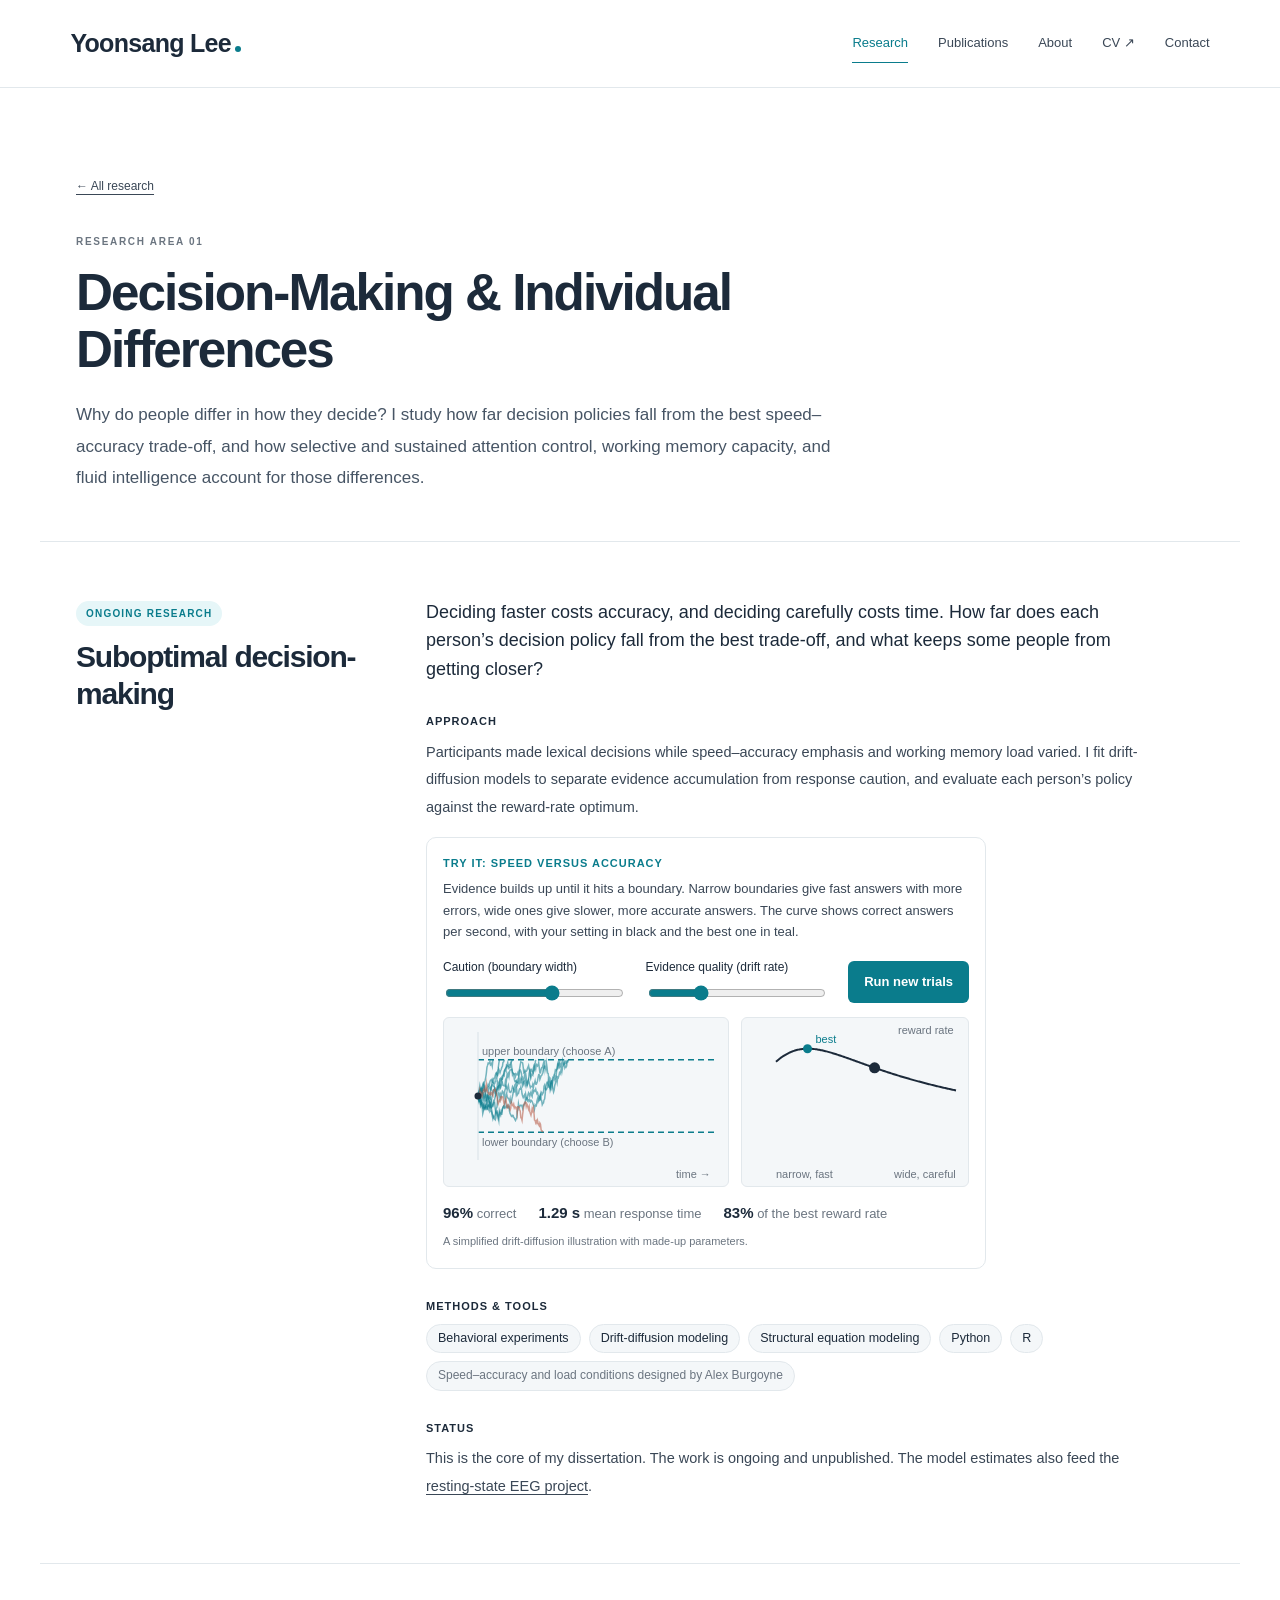
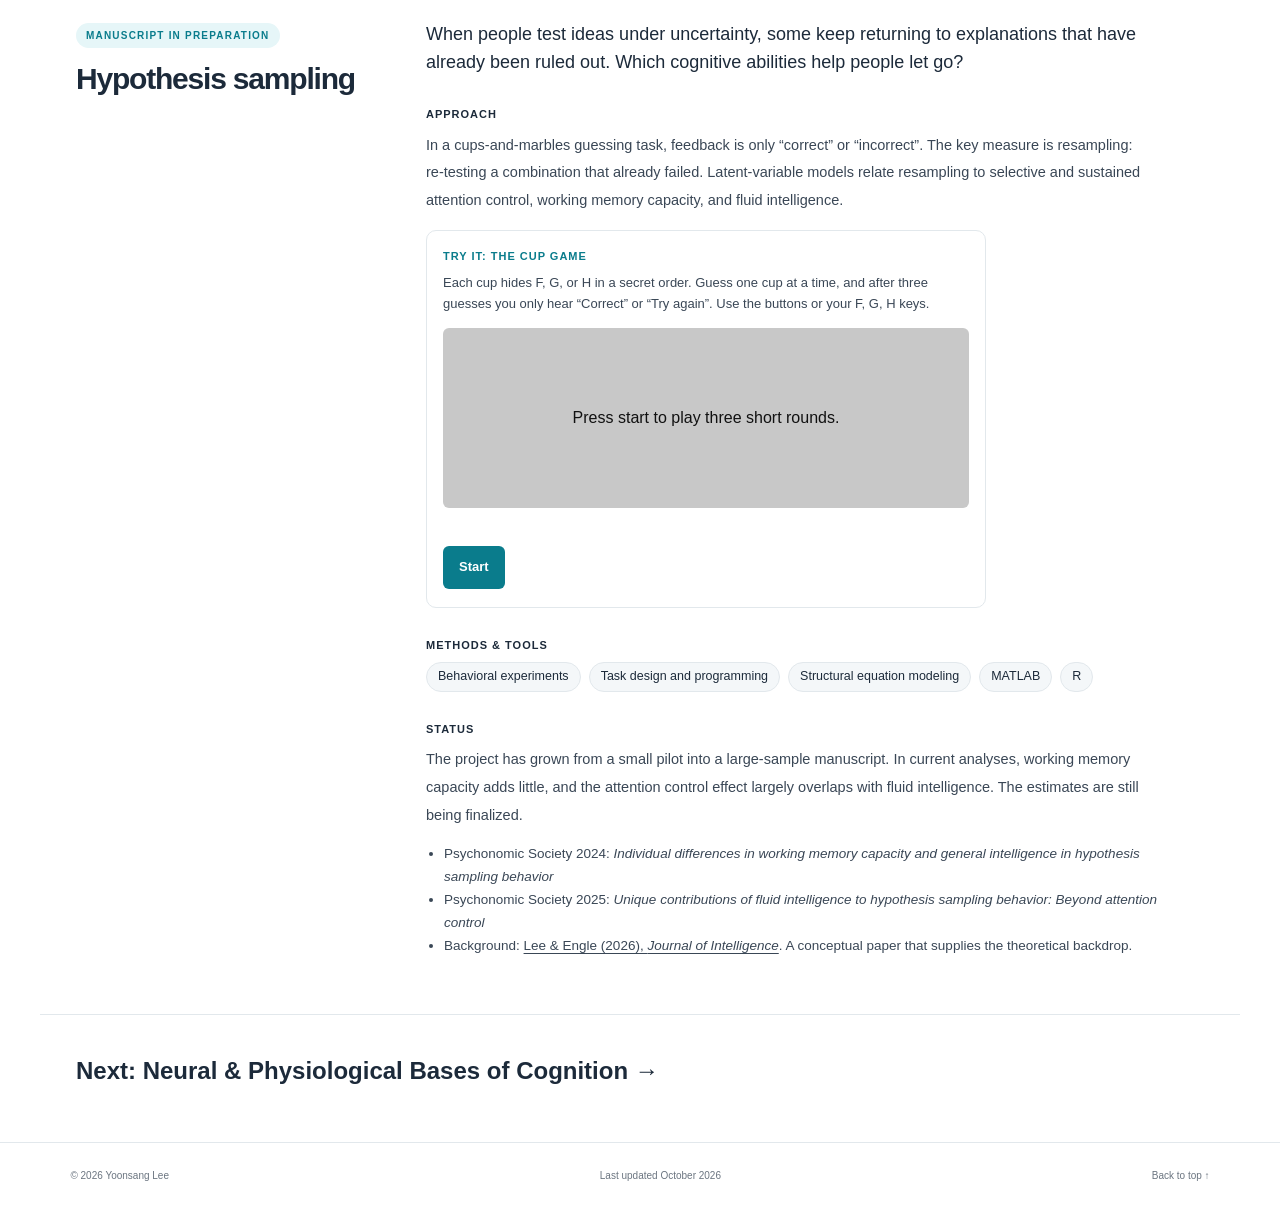
==== commit e1783215: "Add files via upload" ====
--- a/decision-making.html
+++ b/decision-making.html
@@ -7,7 +7,7 @@
   <meta name="theme-color" content="#ffffff">
   <title>Decision-Making & Individual Differences | Yoonsang Lee</title>
   <link rel="icon" href="assets/favicon.svg" type="image/svg+xml">
-  <link rel="stylesheet" href="style.css?v=20261019013758">
+  <link rel="stylesheet" href="style.css?v=20261025">
   <script src="script.js" defer></script>
 </head>
 <body>
@@ -49,8 +49,8 @@
           <p class="demo-out" id="ddm-out" aria-live="polite"></p>
           <p class="demo-note">A simplified drift-diffusion illustration with made-up parameters.</p>
         </div>
-        <h3>My role</h3>
-        <ul class="roles"><li>Data collection oversight</li><li>Drift-diffusion modeling</li><li>Analysis</li><li><span class="note">Speed–accuracy and load conditions designed by Alex Burgoyne</span></li></ul>
+        <h3>Methods &amp; tools</h3>
+        <ul class="roles"><li>Behavioral experiments</li><li>Drift-diffusion modeling</li><li>Structural equation modeling</li><li>Python</li><li>R</li><li><span class="note">Speed–accuracy and load conditions designed by Alex Burgoyne</span></li></ul>
         <h3>Status</h3>
         <p>This is the core of my dissertation. The work is ongoing and unpublished. The model estimates also feed the <a href="neural-bases.html#resting-eeg">resting-state EEG project</a>.</p>
       </div>
@@ -73,8 +73,8 @@
           <div class="cg-keys" hidden><button type="button" data-l="F">F</button><button type="button" data-l="G">G</button><button type="button" data-l="H">H</button></div>
           <button type="button" class="demo-btn cg-start">Start</button>
         </div>
-        <h3>My role</h3>
-        <ul class="roles"><li>Task design</li><li>Programming</li><li>Data collection oversight</li><li>Latent-variable analysis</li></ul>
+        <h3>Methods &amp; tools</h3>
+        <ul class="roles"><li>Behavioral experiments</li><li>Task design and programming</li><li>Structural equation modeling</li><li>MATLAB</li><li>R</li></ul>
         <h3>Status</h3>
         <p>The project has grown from a small pilot into a large-sample manuscript. In current analyses, working memory capacity adds little, and the attention control effect largely overlaps with fluid intelligence. The estimates are still being finalized.</p>
         <ul class="outputs"><li>Psychonomic Society 2024: <em>Individual differences in working memory capacity and general intelligence in hypothesis sampling behavior</em></li><li>Psychonomic Society 2025: <em>Unique contributions of fluid intelligence to hypothesis sampling behavior: Beyond attention control</em></li><li>Background: <a href="https://doi.org/10.3390/jintelligence14020022">Lee &amp; Engle (2026), <em>Journal of Intelligence</em></a>. A conceptual paper that supplies the theoretical backdrop.</li></ul>
--- a/style.css
+++ b/style.css
@@ -71,3 +71,10 @@
 .lead-hook{display:block;color:var(--ink);font-weight:600;margin-bottom:6px}
 .timeline{list-style:none;margin:6px 0 22px;padding:0;max-width:720px}.timeline li{display:grid;grid-template-columns:130px 1fr;gap:18px;padding:14px 0 14px 18px;border-left:2px solid var(--rule);position:relative}.timeline li:before{content:'';position:absolute;left:-6px;top:20px;width:10px;height:10px;border-radius:50%;background:#fff;border:2px solid var(--accent)}.timeline li:first-child:before{background:var(--accent)}.tl-date{font-size:12px;color:var(--muted);padding-top:2px;white-space:nowrap}.timeline strong{display:block;font-size:15px;color:var(--ink);font-weight:600}.timeline li div span{display:block;font-size:13px;line-height:1.6;color:var(--muted);margin-top:2px}
 @media(max-width:700px){.timeline li{grid-template-columns:1fr;gap:2px}}
+.proj-methods{margin:14px 0 0;font-size:12.5px;line-height:1.65;color:var(--muted);max-width:280px}.proj-methods strong{display:block;font-size:10px;font-weight:700;letter-spacing:1.1px;text-transform:uppercase;color:var(--ink);margin-bottom:2px}
+@media(max-width:1000px){.proj-methods{max-width:none}}
+.proj-methods{display:inline-block;background:#eef1f3;border-radius:16px;padding:9px 16px 10px;margin-top:16px;color:#55606a;font-size:12.5px;line-height:1.6;max-width:290px}.proj-methods strong{color:var(--ink);margin-bottom:1px}
+/* methods & tools: only the label is a pill; the chips below reuse the role-chip style */
+.proj-methods{display:block;background:none;border-radius:0;padding:0;margin-top:16px;max-width:300px;color:inherit}.proj-methods .pm-label{display:inline-block;font-size:10px;font-weight:700;letter-spacing:1.1px;text-transform:uppercase;color:#55606a;background:#e9edf0;border-radius:999px;padding:4px 12px;margin-bottom:10px}.proj-methods .roles{margin:0}
+@media(max-width:1000px){.proj-methods{max-width:none}}
+.proj-methods .pm-label{display:block;background:none;border-radius:0;padding:0;margin-bottom:8px;color:var(--ink)}
